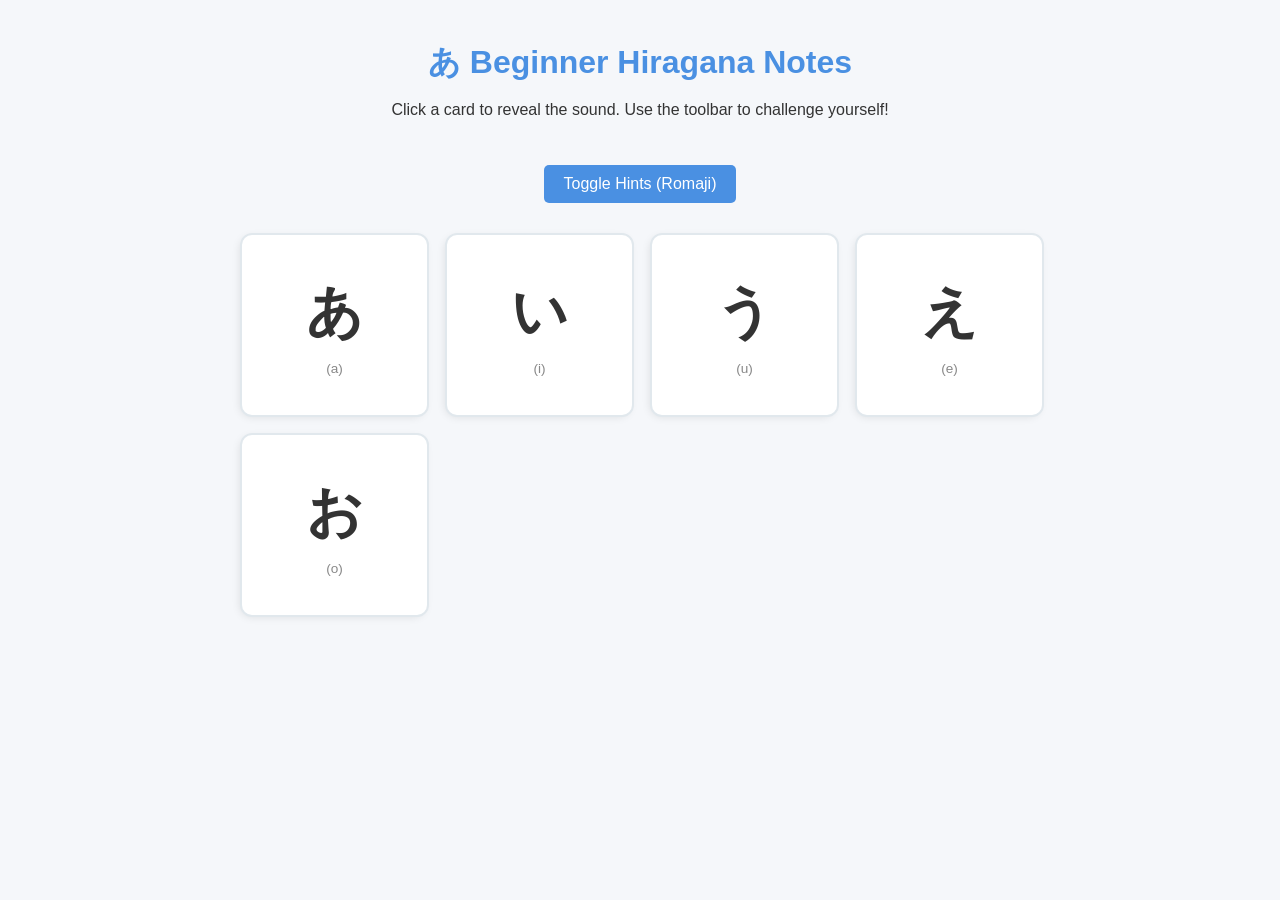
==== Notes/JapaneseLanguage/nihongo.html @ 08f9b2ae "Add files via upload" ====
<!DOCTYPE html>
<html lang="ja">
<head>
    <meta charset="UTF-8">
    <meta name="viewport" content="width=device-width, initial-scale=1.0">
    <title>Beginner Japanese Notes</title>
    <style>
        /* --- 1. CSS STYLING --- */
        :root {
            --primary-color: #4a90e2;
            --bg-color: #f5f7fa;
            --card-front: #ffffff;
            --card-back: #eef5fc;
            --text-dark: #333333;
        }

        body {
            font-family: 'Helvetica Neue', Arial, 'Hiragino Kaku Gothic ProN', 'Meiryo', sans-serif;
            background-color: var(--bg-color);
            color: var(--text-dark);
            margin: 0;
            padding: 20px;
            display: flex;
            flex-direction: column;
            align-items: center;
        }

        header {
            text-align: center;
            margin-bottom: 30px;
        }

        h1 {
            color: var(--primary-color);
            margin-bottom: 5px;
        }

        /* Toolbar Controls */
        .controls {
            margin-bottom: 30px;
        }

        .btn {
            background-color: var(--primary-color);
            color: white;
            border: none;
            padding: 10px 20px;
            font-size: 1rem;
            border-radius: 5px;
            cursor: pointer;
            transition: background 0.2s;
        }

        .btn:hover {
            background-color: #357abd;
        }

        /* Flashcard Grid Layout */
        .card-grid {
            display: grid;
            grid-template-columns: repeat(auto-fit, minmax(150px, 1fr));
            gap: 20px;
            width: 100%;
            max-width: 800px;
        }

        /* Flashcard Wrapper (3D Effect Setup) */
        .card-container {
            perspective: 1000px;
            height: 180px;
            cursor: pointer;
        }

        .flashcard {
            width: 100%;
            height: 100%;
            position: relative;
            transform-style: preserve-3d;
            transition: transform 0.6s cubic-bezier(0.4, 0, 0.2, 1);
            box-shadow: 0 4px 8px rgba(0,0,0,0.1);
            border-radius: 12px;
        }

        /* JS toggles this class to flip the card */
        .flashcard.is-flipped {
            transform: rotateY(180deg);
        }

        /* Front and Back Mechanics */
        .card-face {
            position: absolute;
            width: 100%;
            height: 100%;
            backface-visibility: hidden;
            display: flex;
            flex-direction: column;
            justify-content: center;
            align-items: center;
            border-radius: 12px;
            border: 2px solid #e1e8ed;
        }

        .card-front {
            background-color: var(--card-front);
        }

        .card-back {
            background-color: var(--card-back);
            transform: rotateY(180deg);
        }

        /* Big Japanese characters for visibility */
        .kana {
            font-size: 3.5rem;
            font-weight: bold;
            margin: 0;
        }

        /* Hidden helper labels */
        .hint {
            font-size: 0.85rem;
            color: #888;
            margin-top: 10px;
        }

        .romaji {
            font-size: 2rem;
            font-weight: bold;
            color: var(--primary-color);
        }

        .english {
            font-size: 1rem;
            color: #666;
            margin-top: 5px;
        }

        /* Global toggle helper */
        .hide-romaji .hint {
            display: none;
        }
    </style>
</head>
<body>

    <header>
        <h1>あ Beginner Hiragana Notes</h1>
        <p>Click a card to reveal the sound. Use the toolbar to challenge yourself!</p>
    </header>

    <div class="controls">
        <button class="btn" id="toggleHints">Toggle Hints (Romaji)</button>
    </div>

    <main class="card-grid" id="grid">
        </main>

    <script>
        // Data structure holding our beginner characters
        const hiraganaData = [
            { kana: 'あ', romaji: 'a', example: 'ah as in car' },
            { kana: 'い', romaji: 'i', example: 'ee as in meet' },
            { kana: 'う', romaji: 'u', example: 'oo as in boot' },
            { kana: 'え', romaji: 'e', example: 'eh as in let' },
            { kana: 'お', romaji: 'o', example: 'oh as in boat' }
        ];

        const grid = document.getElementById('grid');
        const toggleBtn = document.getElementById('toggleHints');

        // Dynamically build the card HTML
        function generateCards() {
            hiraganaData.forEach(item => {
                const container = document.createElement('div');
                container.className = 'card-container';
                
                container.innerHTML = `
                    <div class="flashcard">
                        <div class="card-face card-front">
                            <p class="kana">${item.kana}</p>
                            <span class="hint">(${item.romaji})</span>
                        </div>
                        <div class="card-face card-back">
                            <p class="romaji">${item.romaji}</p>
                            <p class="english">${item.example}</p>
                        </div>
                    </div>
                `;
                
                // Event listener to handle individual card flipping
                container.addEventListener('click', () => {
                    const card = container.querySelector('.flashcard');
                    card.classList.toggle('is-flipped');
                });

                grid.appendChild(container);
            });
        }

        // Master button logic: hides or reveals small hints on the front of the cards
        toggleBtn.addEventListener('click', () => {
            document.body.classList.toggle('hide-romaji');
        });

        // Initialize the page layout
        generateCards();
    </script>
</body>
</html>
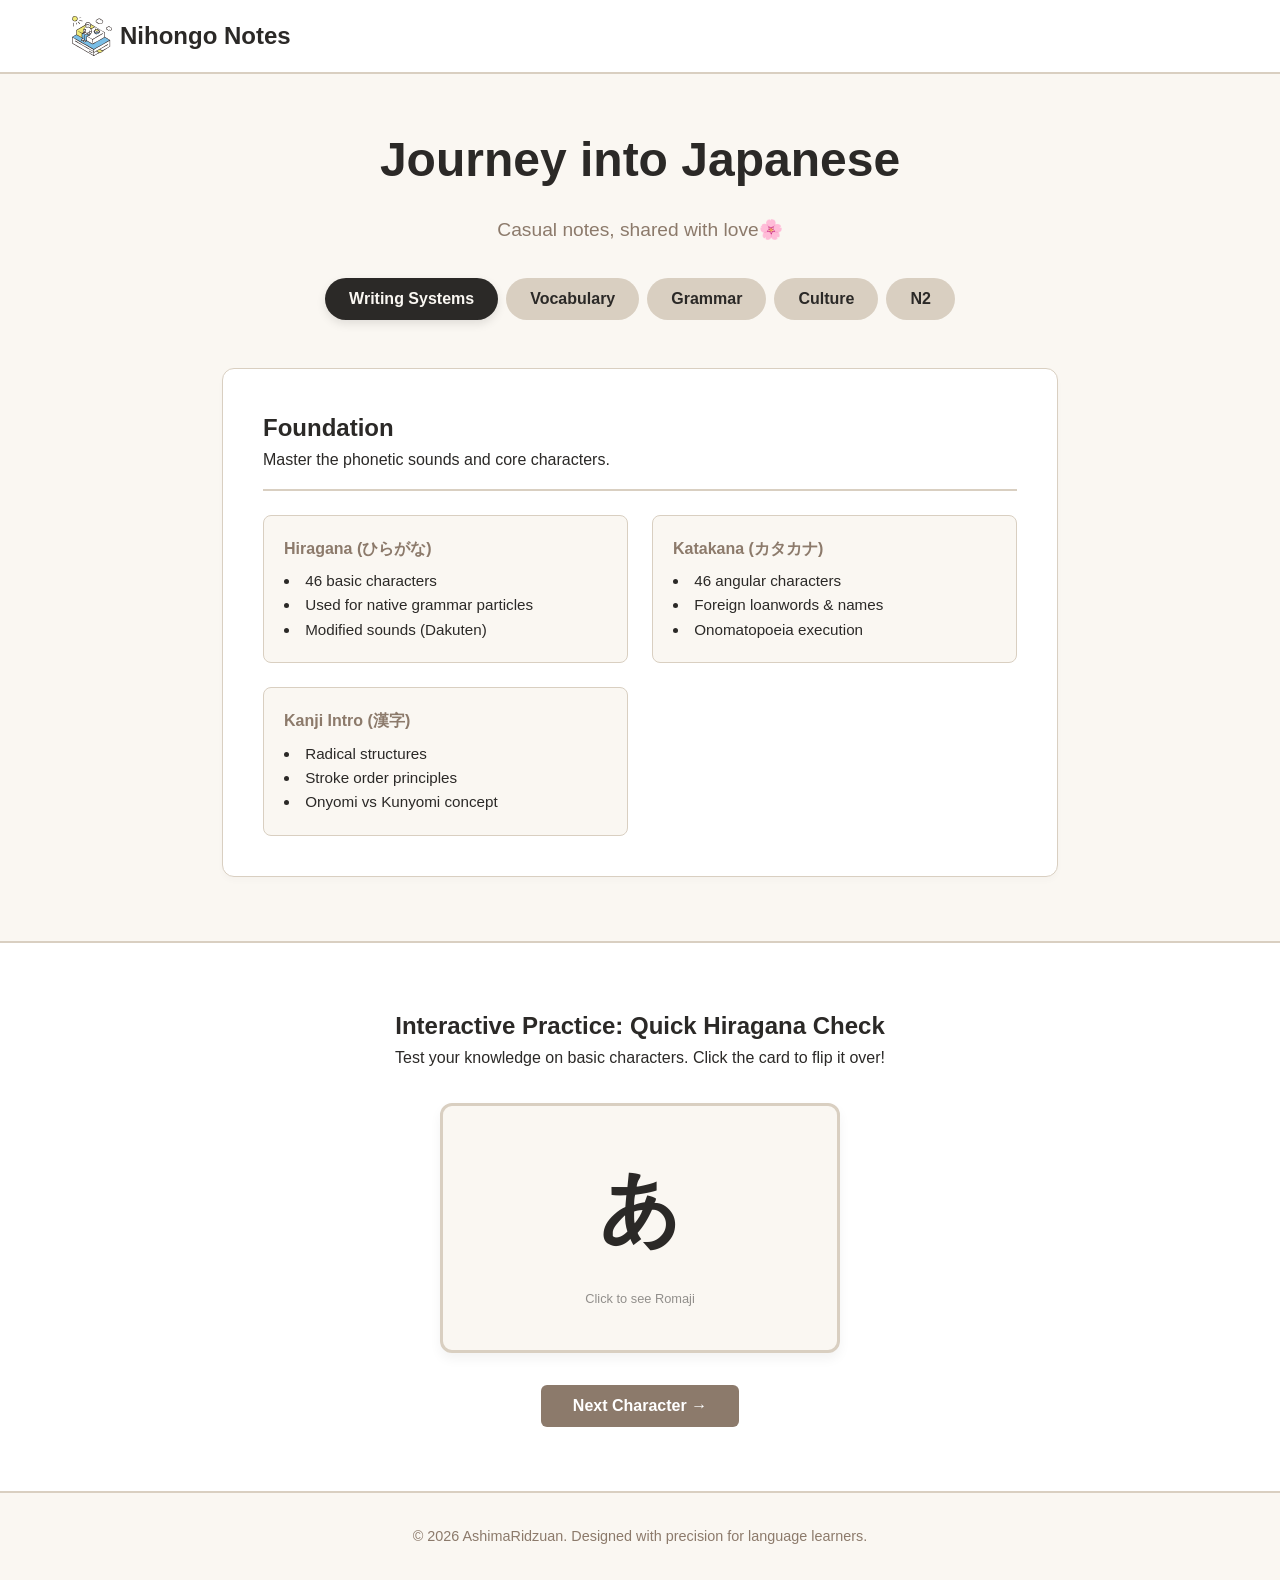
==== commit 5a7066de: "Add files via upload" ====
--- a/Notes/JapaneseLanguage/nihongo.html
+++ b/Notes/JapaneseLanguage/nihongo.html
@@ -1,209 +1,256 @@
 <!DOCTYPE html>
-<html lang="ja">
-<head>
+<html lang="en">
     <meta charset="UTF-8">
     <meta name="viewport" content="width=device-width, initial-scale=1.0">
-    <title>Beginner Japanese Notes</title>
-    <style>
-        /* --- 1. CSS STYLING --- */
-        :root {
-            --primary-color: #4a90e2;
-            --bg-color: #f5f7fa;
-            --card-front: #ffffff;
-            --card-back: #eef5fc;
-            --text-dark: #333333;
-        }
-
-        body {
-            font-family: 'Helvetica Neue', Arial, 'Hiragino Kaku Gothic ProN', 'Meiryo', sans-serif;
-            background-color: var(--bg-color);
-            color: var(--text-dark);
-            margin: 0;
-            padding: 20px;
-            display: flex;
-            flex-direction: column;
-            align-items: center;
-        }
-
-        header {
-            text-align: center;
-            margin-bottom: 30px;
-        }
-
-        h1 {
-            color: var(--primary-color);
-            margin-bottom: 5px;
-        }
-
-        /* Toolbar Controls */
-        .controls {
-            margin-bottom: 30px;
-        }
-
-        .btn {
-            background-color: var(--primary-color);
-            color: white;
-            border: none;
-            padding: 10px 20px;
-            font-size: 1rem;
-            border-radius: 5px;
-            cursor: pointer;
-            transition: background 0.2s;
-        }
-
-        .btn:hover {
-            background-color: #357abd;
-        }
-
-        /* Flashcard Grid Layout */
-        .card-grid {
-            display: grid;
-            grid-template-columns: repeat(auto-fit, minmax(150px, 1fr));
-            gap: 20px;
-            width: 100%;
-            max-width: 800px;
-        }
-
-        /* Flashcard Wrapper (3D Effect Setup) */
-        .card-container {
-            perspective: 1000px;
-            height: 180px;
-            cursor: pointer;
-        }
-
-        .flashcard {
-            width: 100%;
-            height: 100%;
-            position: relative;
-            transform-style: preserve-3d;
-            transition: transform 0.6s cubic-bezier(0.4, 0, 0.2, 1);
-            box-shadow: 0 4px 8px rgba(0,0,0,0.1);
-            border-radius: 12px;
-        }
-
-        /* JS toggles this class to flip the card */
-        .flashcard.is-flipped {
-            transform: rotateY(180deg);
-        }
-
-        /* Front and Back Mechanics */
-        .card-face {
-            position: absolute;
-            width: 100%;
-            height: 100%;
-            backface-visibility: hidden;
-            display: flex;
-            flex-direction: column;
-            justify-content: center;
-            align-items: center;
-            border-radius: 12px;
-            border: 2px solid #e1e8ed;
-        }
-
-        .card-front {
-            background-color: var(--card-front);
-        }
-
-        .card-back {
-            background-color: var(--card-back);
-            transform: rotateY(180deg);
-        }
-
-        /* Big Japanese characters for visibility */
-        .kana {
-            font-size: 3.5rem;
-            font-weight: bold;
-            margin: 0;
-        }
-
-        /* Hidden helper labels */
-        .hint {
-            font-size: 0.85rem;
-            color: #888;
-            margin-top: 10px;
-        }
-
-        .romaji {
-            font-size: 2rem;
-            font-weight: bold;
-            color: var(--primary-color);
-        }
-
-        .english {
-            font-size: 1rem;
-            color: #666;
-            margin-top: 5px;
-        }
-
-        /* Global toggle helper */
-        .hide-romaji .hint {
-            display: none;
-        }
-    </style>
-</head>
+    <title>Nihongo Notes | Learn Japanese</title>
+<!-- Favicon -->
+<link rel="icon" href="../../assets/J_studyJapanese.svg" image/x-icon">
+
+    <link rel="stylesheet" href="./nihongostyle.css">
+    <script src="./nihongoscript.js" defer></script>
+  </head>
 <body>
 
     <header>
-        <h1>あ Beginner Hiragana Notes</h1>
-        <p>Click a card to reveal the sound. Use the toolbar to challenge yourself!</p>
+        <div class="nav-container">
+            <div class="logo"><!--<span>あ</span> !--><img src="../../assets/J_studyJapanese.svg" width="40" height="40" viewbox="0 0 24 24">Nihongo Notes</div>
+          <!---
+            <nav>
+                <ul>
+                    <li><a href="#roadmap">Roadmap</a></li>
+                    <li><a href="#practice">Quick Practice</a></li>
+                </ul>
+            </nav>
+            !-->
+        
+        </div>
     </header>
 
-    <div class="controls">
-        <button class="btn" id="toggleHints">Toggle Hints (Romaji)</button>
-    </div>
-
-    <main class="card-grid" id="grid">
-        </main>
-
-    <script>
-        // Data structure holding our beginner characters
-        const hiraganaData = [
-            { kana: 'あ', romaji: 'a', example: 'ah as in car' },
-            { kana: 'い', romaji: 'i', example: 'ee as in meet' },
-            { kana: 'う', romaji: 'u', example: 'oo as in boot' },
-            { kana: 'え', romaji: 'e', example: 'eh as in let' },
-            { kana: 'お', romaji: 'o', example: 'oh as in boat' }
-        ];
-
-        const grid = document.getElementById('grid');
-        const toggleBtn = document.getElementById('toggleHints');
-
-        // Dynamically build the card HTML
-        function generateCards() {
-            hiraganaData.forEach(item => {
-                const container = document.createElement('div');
-                container.className = 'card-container';
-                
-                container.innerHTML = `
-                    <div class="flashcard">
-                        <div class="card-face card-front">
-                            <p class="kana">${item.kana}</p>
-                            <span class="hint">(${item.romaji})</span>
-                        </div>
-                        <div class="card-face card-back">
-                            <p class="romaji">${item.romaji}</p>
-                            <p class="english">${item.example}</p>
-                        </div>
-                    </div>
-                `;
-                
-                // Event listener to handle individual card flipping
-                container.addEventListener('click', () => {
-                    const card = container.querySelector('.flashcard');
-                    card.classList.toggle('is-flipped');
-                });
-
-                grid.appendChild(container);
-            });
-        }
-
-        // Master button logic: hides or reveals small hints on the front of the cards
-        toggleBtn.addEventListener('click', () => {
-            document.body.classList.toggle('hide-romaji');
-        });
-
-        // Initialize the page layout
-        generateCards();
-    </script>
+    <main class="hero">
+        <h1>Journey into Japanese</h1>
+        <p>Casual notes, shared with love🌸</p>
+        
+        <div class="roadmap-tabs" id="roadmap">
+            <button class="tab-btn active" onclick="switchLevel('kana')">Writing Systems</button>
+            <button class="tab-btn" onclick="switchLevel('n5')">Vocabulary</button>
+            <button class="tab-btn" onclick="switchLevel('n4')">Grammar</button>
+            <button class="tab-btn" onclick="switchLevel('n3')">Culture</button>
+            <button class="tab-btn" onclick="switchLevel('n2')">N2</button>
+        </div>
+    </main>
+
+    <section class="level-content">
+        
+        <div id="panel-kana" class="level-panel active">
+            <div class="level-header">
+              <!--  <span class="level-badge">Step 1</span> !-->
+                <h2>Foundation</h2>
+                <p>Master the phonetic sounds and core characters.</p>
+            </div>
+            <div class="module-list">
+                <div class="module-card">
+                    <h4>Hiragana (ひらがな)</h4>
+                    <ul>
+                        <li>46 basic characters</li>
+                        <li>Used for native grammar particles</li>
+                        <li>Modified sounds (Dakuten)</li>
+                    </ul>
+                </div>
+                <div class="module-card">
+                    <h4>Katakana (カタカナ)</h4>
+                    <ul>
+                        <li>46 angular characters</li>
+                        <li>Foreign loanwords & names</li>
+                        <li>Onomatopoeia execution</li>
+                    </ul>
+                </div>
+                <div class="module-card">
+                    <h4>Kanji Intro (漢字)</h4>
+                    <ul>
+                        <li>Radical structures</li>
+                        <li>Stroke order principles</li>
+                        <li>Onyomi vs Kunyomi concept</li>
+                    </ul>
+                </div>
+            </div>
+        </div>
+
+        <div id="panel-n5" class="level-panel">
+            <div class="level-header">
+                <span class="level-badge">JLPT N5</span>
+                <h2>The Novice Horizon</h2>
+                <p>Begin understanding basic, structured expressions and simple daily sentences.</p>
+            </div>
+            <div class="module-list">
+                <div class="module-card">
+                    <h4>Grammar Essentials</h4>
+                    <ul>
+                        <li>Particles: は, が, を, に, で</li>
+                        <li>Polite Form (~ます / ~です)</li>
+                        <li>Existence (ある & いる)</li>
+                    </ul>
+                </div>
+                <div class="module-card">
+                    <h4>Kanji & Vocab</h4>
+                    <ul>
+                        <li>~100 Basic Kanji</li>
+                        <li>~800 Vocabulary Words</li>
+                        <li>Numbers & Time parameters</li>
+                    </ul>
+                </div>
+            </div>
+        <p></p>
+        <p></p>
+        <br>
+             <div class="level-header">
+                <span class="level-badge">JLPT N4</span>
+                <h2>The Daily Communicator</h2>
+                <p>Transition from perfectly polite textbook sentences into casual, natural interactions.</p>
+            </div>
+            <div class="module-list">
+                <div class="module-card">
+                    <h4>Grammar Extensions</h4>
+                    <ul>
+                        <li>Casual speech conjugation</li>
+                        <li>The Te-Form (~て) links</li>
+                        <li>Potential form ("can do")</li>
+                    </ul>
+                </div>
+                <div class="module-card">
+                    <h4>Kanji & Vocab</h4>
+                    <ul>
+                        <li>~300 Intermediate Kanji</li>
+                        <li>~1,500 Situational Words</li>
+                        <li>Basic relative clause chains</li>
+                    </ul>
+                </div>
+            </div>
+        </div>
+
+        <div id="panel-n4" class="level-panel">
+            <div class="level-header">
+                <span class="level-badge">JLPT N4</span>
+                <h2>The Daily Communicator</h2>
+                <p>Transition from perfectly polite textbook sentences into casual, natural interactions.</p>
+            </div>
+            <div class="module-list">
+                <div class="module-card">
+                    <h4>Grammar Extensions</h4>
+                    <ul>
+                        <li>Casual speech conjugation</li>
+                        <li>The Te-Form (~て) links</li>
+                        <li>Potential form ("can do")</li>
+                    </ul>
+                </div>
+                <div class="module-card">
+                    <h4>Kanji & Vocab</h4>
+                    <ul>
+                        <li>~300 Intermediate Kanji</li>
+                        <li>~1,500 Situational Words</li>
+                        <li>Basic relative clause chains</li>
+                    </ul>
+                </div>
+            </div>
+        </div>
+
+        
+        <div id="panel-n3" class="level-panel">
+            <div class="level-header">
+                <span class="level-badge">Traditions & Festivals</span>
+                <h2>Festivals throught the Seasons</h2>
+                <p>From blossoms to fireworks, a year of joy</p>
+            </div>
+            <div class="module-list">
+                <div class="module-card">
+                    <h4>🌸 Hanami (花見) — Cherry Blossom Viewing</h4>
+                    <ul>
+                        <li>Season: Spring (late March–early April, depending on region)</li>
+                        <li>Tradition: Families, friends, and coworkers gather under blooming cherry trees to picnic, sing, and enjoy the fleeting beauty of sakura.</li>
+                        <li>Symbolism: Sakura blossoms represent the impermanence of life — they bloom beautifully but briefly.</li>
+                        <li>Fun Detail: People often reserve spots in parks with picnic mats the night before, especially in Tokyo’s Ueno Park or Kyoto’s Maruyama Park.</li>
+                    </ul>
+                </div>
+                <div class="module-card">
+                    <h4>🎆 Matsuri (祭り) — Local Festivals</h4>
+                    <ul>
+                        <li>Season: Year‑round, but summer is most famous.</li>
+                        <li>Tradition: Communities celebrate with parades, portable shrines (mikoshi), food stalls, fireworks, and traditional dances.</li>
+                        <li>Examples:
+
+<ul><li>Gion Matsuri (Kyoto): One of Japan’s biggest, with giant floats.</li>
+
+<li>Nebuta Matsuri (Aomori): Enormous lantern floats shaped like warriors.</li></ul>
+                        </li>
+                        <li>Fun Detail: Festival food is a highlight — takoyaki (octopus balls), yakisoba (fried noodles), and kakigōri (shaved ice).</li>
+                    </ul>
+                </div>
+
+                      <div class="module-card">
+                    <h4>🎍 Oshōgatsu (お正月) — New Year</h4>
+                    <ul>
+                        <li>Season: January 1–3 (the most important holiday).</li>
+                        <li>Tradition: Families visit shrines (hatsumōde), eat special dishes called osechi ryōri, and decorate homes with pine and bamboo (kadomatsu).
+                        </li>
+                        <li>Symbolism: Renewal, good fortune, and family unity.</li>
+                        <li>Fun Detail: Children receive otoshidama — envelopes with money — from parents and relatives.</li>
+                    </ul>
+                </div>
+
+            </div>
+        </div>
+
+        <div id="panel-n2" class="level-panel">
+            <div class="level-header">
+                <span class="level-badge">JLPT N2</span>
+                <h2>Business & Advanced Literacy</h2>
+                <p>Attain the capability to read newspapers, discuss abstract topics, and work comfortably in Japanese settings.</p>
+            </div>
+            <div class="module-list">
+                <div class="module-card">
+                    <h4>Professional Grammar</h4>
+                    <ul>
+                        <li>Written/Formal text constraints</li>
+                        <li>Keigo (Honorific & Humble)</li>
+                        <li>Advanced logic connectors</li>
+                    </ul>
+                </div>
+                <div class="module-card">
+                    <h4>Comprehensive Core</h4>
+                    <ul>
+                        <li>~1,200 High-tier Kanji</li>
+                        <li>~6,000 Academic Words</li>
+                        <li>Uninhibited native video ingestion</li>
+                    </ul>
+                </div>
+            </div>
+        </div>
+
+    </section>
+
+    <section class="practice-section" id="practice">
+        <h2>Interactive Practice: Quick Hiragana Check</h2>
+        <p>Test your knowledge on basic characters. Click the card to flip it over!</p>
+
+        <div class="flashcard-container">
+            <div class="flashcard" id="card" onclick="flipCard()">
+                <div class="card-face card-front">
+                    <span class="kana" id="kana-display">あ</span>
+                    <span style="font-size: 0.8rem; opacity: 0.5; margin-top: 1rem;">Click to see Romaji</span>
+                </div>
+                <div class="card-face card-back">
+                    <span class="romaji" id="romaji-display">a</span>
+                    <span class="hint" id="hint-display">Pronounced like "ah" in car</span>
+                </div>
+            </div>
+        </div>
+
+        <button class="action-btn" onclick="nextCard(event)">Next Character →</button>
+    </section>
+
+    <footer>
+        <p>&copy; 2026 AshimaRidzuan. Designed with precision for language learners.</p>
+    </footer>
+
+    
 </body>
-</html>+</html>
--- a/Notes/JapaneseLanguage/nihongostyle.css
+++ b/Notes/JapaneseLanguage/nihongostyle.css
@@ -0,0 +1,282 @@
+        /* CSS RESET & VARIABLES */
+        * {
+            margin: 0;
+            padding: 0;
+            box-sizing: border-box;
+            font-family: 'Segoe UI', Tahoma, Geneva, Verdana, sans-serif;
+        }
+
+        :root {
+            --bg-primary: #FAF7F2;
+            --text-main: #2B2927;
+            --secondary-el: #D9CFC1;
+            --accent-yellow: #F1EB79;
+            --action-taupe: #8C7A6B;
+            --white: #FFFFFF;
+        }
+
+        body {
+            background-color: var(--bg-primary);
+            color: var(--text-main);
+            line-height: 1.6;
+        }
+
+        /* NAVBAR */
+        header {
+            background-color: var(--white);
+            border-bottom: 2px solid var(--secondary-el);
+            position: sticky;
+            top: 0;
+            z-index: 100;
+        }
+
+        .nav-container {
+            max-width: 1200px;
+            margin: 0 auto;
+            padding: 1rem 2rem;
+            display: flex;
+            justify-content: space-between;
+            align-items: center;
+        }
+
+        .logo {
+            font-size: 1.5rem;
+            font-weight: bold;
+            display: flex;
+            align-items: center;
+            gap: 0.5rem;
+        }
+
+        .logo span {
+            background-color: var(--accent-yellow);
+            padding: 0.2rem 0.6rem;
+            border-radius: 4px;
+            font-size: 1.2rem;
+        }
+
+        nav ul {
+            display: flex;
+            list-style: none;
+            gap: 1.5rem;
+        }
+
+        nav a {
+            text-decoration: none;
+            color: var(--action-taupe);
+            font-weight: 600;
+            transition: color 0.3s;
+        }
+
+        nav a:hover {
+            color: var(--text-main);
+        }
+
+        /* HERO SECTION */
+        .hero {
+            max-width: 1200px;
+            margin: 3rem auto;
+            padding: 0 2rem;
+            text-align: center;
+        }
+
+        .hero h1 {
+            font-size: 3rem;
+            margin-bottom: 1rem;
+        }
+
+        .hero p {
+            font-size: 1.2rem;
+            color: var(--action-taupe);
+            max-width: 600px;
+            margin: 0 auto 2rem;
+        }
+
+        /* ROADMAP CONTROLS */
+        .roadmap-tabs {
+            display: flex;
+            justify-content: center;
+            gap: 0.5rem;
+            margin-bottom: 3rem;
+            flex-wrap: wrap;
+        }
+
+        .tab-btn {
+            background-color: var(--secondary-el);
+            color: var(--text-main);
+            border: none;
+            padding: 0.75rem 1.5rem;
+            font-size: 1rem;
+            font-weight: bold;
+            border-radius: 30px;
+            cursor: pointer;
+            transition: all 0.3s ease;
+        }
+
+        .tab-btn.active {
+            background-color: var(--text-main);
+            color: var(--bg-primary);
+            box-shadow: 0 4px 10px rgba(0,0,0,0.1);
+        }
+
+        /* CURRICULUM DISPLAY AREA */
+        .level-content {
+            max-width: 900px;
+            margin: 0 auto 4rem;
+            padding: 0 2rem;
+        }
+
+        .level-panel {
+            display: none;
+            background-color: var(--white);
+            padding: 2.5rem;
+            border-radius: 12px;
+            border: 1px solid var(--secondary-el);
+            box-shadow: 0 4px 6px rgba(0,0,0,0.02);
+        }
+
+        .level-panel.active {
+            display: block;
+            animation: fadeIn 0.5s ease;
+        }
+
+        .level-header {
+            border-bottom: 2px solid var(--secondary-el);
+            padding-bottom: 1rem;
+            margin-bottom: 1.5rem;
+        }
+
+        .level-badge {
+            background-color: var(--accent-yellow);
+            display: inline-block;
+            padding: 0.25rem 0.75rem;
+            font-weight: bold;
+            border-radius: 4px;
+            margin-bottom: 0.5rem;
+        }
+
+        .module-list {
+            display: grid;
+            grid-template-columns: repeat(auto-fit, minmax(250px, 1fr));
+            gap: 1.5rem;
+            margin-top: 1.5rem;
+        }
+
+        .module-card {
+            border: 1px solid var(--secondary-el);
+            padding: 1.25rem;
+            border-radius: 8px;
+            background-color: var(--bg-primary);
+        }
+
+        .module-card h4 {
+            margin-bottom: 0.5rem;
+            color: var(--action-taupe);
+        }
+
+        .module-card ul {
+            list-style-position: inside;
+            font-size: 0.95rem;
+        }
+
+        /* INTERACTIVE PRACTICE COMPONENT (HIRAGANA FLASHCARDS) */
+        .practice-section {
+            background-color: var(--white);
+            border-top: 2px solid var(--secondary-el);
+            border-bottom: 2px solid var(--secondary-el);
+            padding: 4rem 2rem;
+            text-align: center;
+        }
+
+        .flashcard-container {
+            max-width: 400px;
+            margin: 2rem auto;
+            perspective: 1000px;
+        }
+
+        .flashcard {
+            width: 100%;
+            height: 250px;
+            position: relative;
+            transform-style: preserve-3d;
+            transition: transform 0.6s;
+            cursor: pointer;
+        }
+
+        .flashcard.flipped {
+            transform: rotateY(180deg);
+        }
+
+        .card-face {
+            position: absolute;
+            width: 100%;
+            height: 100%;
+            backface-visibility: hidden;
+            display: flex;
+            flex-direction: column;
+            justify-content: center;
+            align-items: center;
+            border-radius: 12px;
+            border: 3px solid var(--secondary-el);
+            box-shadow: 0 6px 12px rgba(0,0,0,0.05);
+        }
+
+        .card-front {
+            background-color: var(--bg-primary);
+        }
+
+        .card-front .kana {
+            font-size: 5rem;
+            font-weight: bold;
+        }
+
+        .card-back {
+            background-color: var(--text-main);
+            color: var(--bg-primary);
+            transform: rotateY(180deg);
+        }
+
+        .card-back .romaji {
+            font-size: 3.5rem;
+            font-weight: bold;
+            color: var(--accent-yellow);
+        }
+
+        .card-back .hint {
+            font-size: 1.1rem;
+            opacity: 0.8;
+        }
+
+        .action-btn {
+            background-color: var(--action-taupe);
+            color: var(--white);
+            border: none;
+            padding: 0.75rem 2rem;
+            font-size: 1rem;
+            border-radius: 6px;
+            cursor: pointer;
+            font-weight: bold;
+            transition: background-color 0.2s;
+        }
+
+        .action-btn:hover {
+            background-color: var(--text-main);
+        }
+
+        /* FOOTER */
+        footer {
+            text-align: center;
+            padding: 2rem;
+            color: var(--action-taupe);
+            font-size: 0.9rem;
+        }
+
+        /* ANIMATIONS */
+        @keyframes fadeIn {
+            from { opacity: 0; transform: translateY(10px); }
+            to { opacity: 1; transform: translateY(0); }
+        }
+
+        @media (max-width: 600px) {
+            .hero h1 { font-size: 2rem; }
+            .nav-container { flex-direction: column; gap: 1rem; }
+        }
